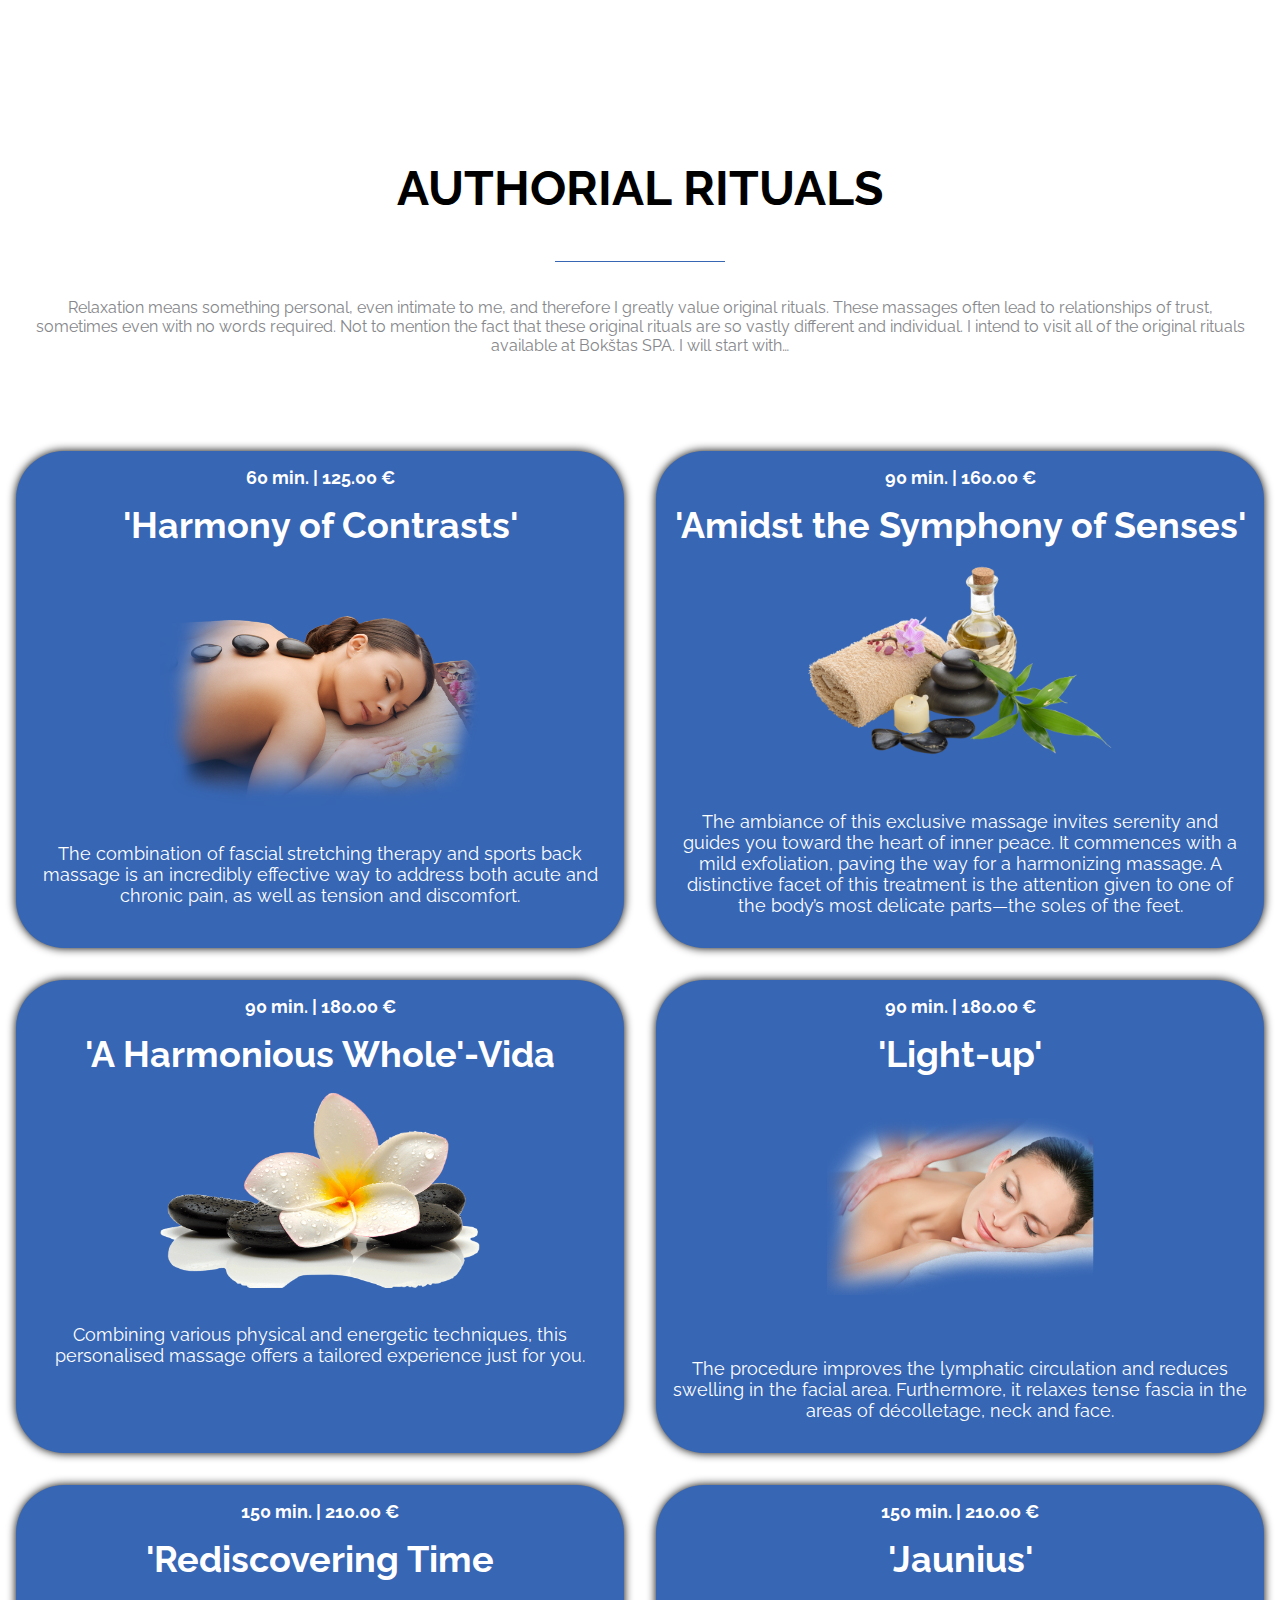
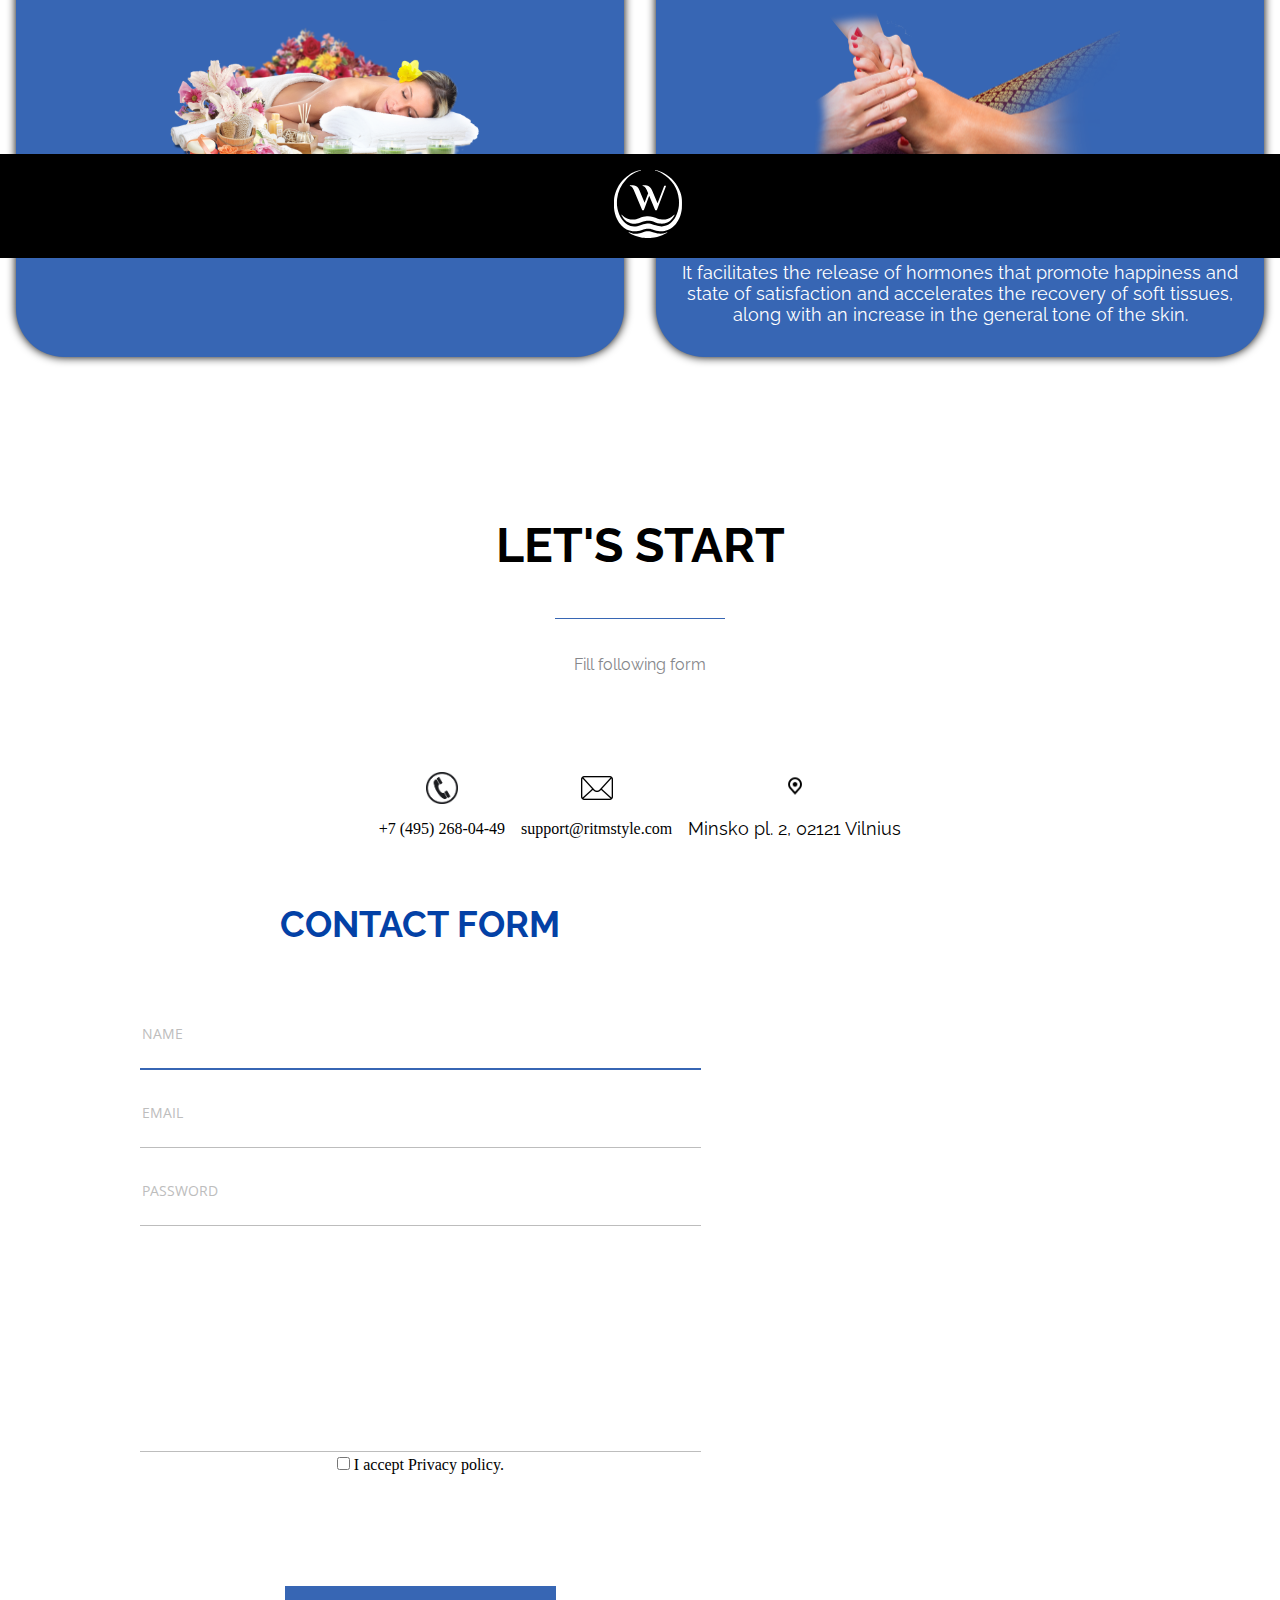
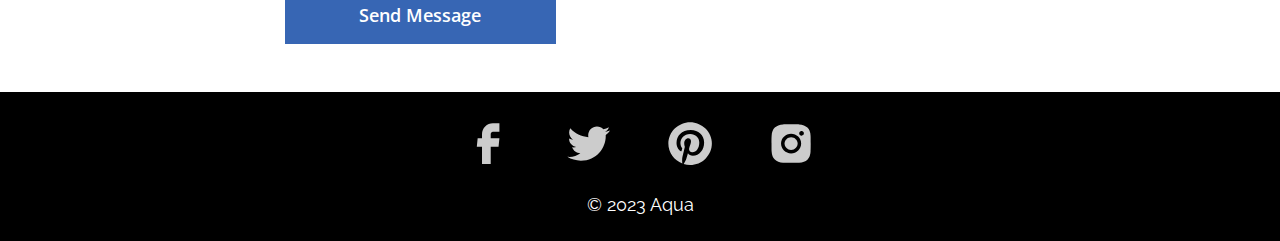
==== src/pages/authorialRituals.html @ 5f0a9c12 "Initial commit" ====
<!DOCTYPE html>
<html lang="en">
<head>
    <meta charset="UTF-8">
    <meta name="viewport" content="width=device-width, initial-scale=1"/>
    <link href="https://fonts.googleapis.com/css2?family=Raleway&display=swap"
          rel="stylesheet"/>
    <link rel="preconnect" href="https://fonts.googleapis.com"/>
    <link rel="preconnect" href="https://fonts.gstatic.com" crossorigin/>
    <link href="https://fonts.googleapis.com/css2?family=Open+Sans:ital,wght@0,700;1,700&family=Raleway&display=swap"
          rel="stylesheet"
    />
    <link rel="preconnect" href="https://fonts.googleapis.com"/>
    <link rel="preconnect" href="https://fonts.gstatic.com" crossorigin/>
    <link href="https://fonts.googleapis.com/css2?family=Open+Sans:wght@700&family=Raleway&family=Roboto:wght@400;700&display=swap"
          rel="stylesheet"
    />
    <link rel="preconnect" href="https://fonts.googleapis.com"/>
    <link rel="preconnect" href="https://fonts.gstatic.com" crossorigin/>
    <link href="https://fonts.googleapis.com/css2?family=Open+Sans:wght@600;700&family=Raleway&family=Roboto:wght@400;700&display=swap"
          rel="stylesheet"/>
    <link rel="stylesheet" href="../styles/reset.css"/>
    <link rel="stylesheet" href="../styles/shared/form.css"/>
    <link rel="stylesheet" href="../styles/shared/button.css"/>
    <link rel="stylesheet" href="../styles/shared/messenger-icons.css"/>
    <link rel="stylesheet" href="../styles/container.css"/>
    <link rel="stylesheet" href="../styles/header.css"/>
    <link rel="stylesheet" href="../styles/social.css"/>
    <link rel="stylesheet" href="../styles/shared/section-header.css"/>
    <link rel="stylesheet" href="../styles/awesome.css"/>
    <link rel="stylesheet" href="../styles/shared/dropdown.css"/>
    <link rel="stylesheet" href="../styles/reviews.css"/>
    <link rel="stylesheet" href="../styles/design.css"/>
    <link rel="stylesheet" href="../styles/contact.css"/>
    <link rel="stylesheet" href="../styles/footer.css"/>
    <link rel="stylesheet" href="../styles/shared/modal.css"/>
    <script defer src="../script/script.js"></script>
    <title>Authorial rituals</title>
</head>
<body>
<div class="wrapper__service">
    <header class="header">
        <a href="../../public/index.html" class="header__logo-link"
        ><img class="header__logo" src="../icons/logo.svg" alt="logo"
        /></a>
    </header>
    <div class="section-header__service">
        <h2 class="section-header__title">Authorial rituals</h2>
        <div class="section-header__line"></div>
        <p class="section-header__description">
            Relaxation means something personal, even intimate to me, and therefore
            I greatly value original rituals. These massages often lead to relationships of trust,
            sometimes even with no words required.
            Not to mention the fact that these original rituals are so vastly different and individual.
            I intend to visit all of the original rituals available at Bokštas SPA. I will start with…
        </p>

        <div class="content-service">
            <article class="content-service__article">
                <p class="content-service__price">
                    60 min. | 125.00 €
                </p>
                <h2 class="content-service__title">
                    'Harmony of Contrasts'
                </h2>
                <img src="../assets/pictures/massage-img1.png" alt="massage-image" class="content-service__img"/>
                <p class="content-service__content">
                    The combination of fascial stretching therapy and sports back massage is an incredibly
                    effective way to address both acute and chronic pain, as well as tension and discomfort.
                </p>
            </article>
            <article class="content-service__article">
                <p class="content-service__price">
                    90 min. | 160.00 €
                </p>
                <h2 class="content-service__title">
                    'Amidst the Symphony of Senses'
                </h2>
                <img src="../assets/pictures/massage-img2.png" alt="massage-image" class="content-service__img"/>
                <p class="content-service__content">
                    The ambiance of this exclusive massage invites serenity and guides you toward the heart of inner
                    peace. It commences with a mild exfoliation, paving the way for a harmonizing massage. A distinctive
                    facet of this treatment is
                    the attention given to one of the body’s most delicate parts—the soles of the feet.
                </p>
            </article>
            <article class="content-service__article">

                <p class="content-service__price">
                    90 min. | 180.00 €
                </p>
                <h2 class="content-service__title">
                    'A Harmonious Whole'-Vida
                </h2>
                <img src="../assets/pictures/massage-img3.png" alt="massage-image" class="content-service__img"/>
                <p class="content-service__content">
                    Combining various physical and energetic techniques, this personalised massage offers a tailored
                    experience just for you.
                </p>
            </article>
            <article class="content-service__article">

                <p class="content-service__price">
                    90 min. | 180.00 €
                </p>
                <h2 class="content-service__title">
                    'Light-up'
                </h2>
                <img src="../assets/pictures/massage-img4.png" alt="massage-image" class="content-service__img"/>
                <p class="content-service__content">
                    The procedure improves the lymphatic circulation and reduces swelling in the facial area.
                    Furthermore, it relaxes tense fascia in the areas of décolletage, neck and face.
                </p>
            </article>

            <article class="content-service__article">
                <p class="content-service__price">
                    150 min. | 210.00 €
                </p>
                <h2 class="content-service__title">
                    'Rediscovering Time
                </h2>
                <img src="../assets/pictures/massage-img5.png" alt="massage-image" class="content-service__img"/>
                <p class="content-service__content">
                    During the hammam ritual, the guest is laid on a warm marble bed, followed by a
                    full-body scrub with black soap foam and salt.
                </p>
            </article>
            <article class="content-service__article">
                <p class="content-service__price">
                    150 min. | 210.00 €</p>
                <h2 class="content-service__title">
                    'Jaunius'
                </h2>
                <img src="../assets/pictures/massage-img6.png" alt="massage-image" class="content-service__img"/>
                <p class="content-service__content">
                    It facilitates the release of hormones that promote happiness and state of satisfaction and
                    accelerates the recovery of soft tissues, along with an increase in the general tone of the skin.
                </p>
            </article>
        </div>
        <section id="contact">
            <div class=" container">
                <div class="section-header">
                    <h2 class="section-header__title">Let's start</h2>
                    <div class="section-header__line"></div>
                    <p class="section-header__description">
                        Fill following form
                    </p>
                </div>
                <div class="contact__inf">
                    <div class="contact__inf-icon-block">
                        <img src="../icons/phone.png" alt="phone" class="contact__inf-icon">
                        <a href="tel:+74952680449">
                            +7 (495) 268-04-49</a>
                    </div>
                    <div class="contact__inf-icon-block">

                        <img src="../icons/mail.png" alt="phone" class="contact__inf-icon">
                        <a href="mailto: support@ritmstyle.com ">
                            support@ritmstyle.com </a>
                    </div>
                    <div class="contact__inf-icon-block">
                        <img src="../icons/location.png" alt="location" class="contact__inf-icon">
                        <p>
                            Minsko pl. 2, 02121 Vilnius </p>
                    </div>
                </div>
                <div class="contact__form-box">
                    <form
                            class="form form-contact"
                            action="../pages/thankPage.html"
                            method="post"
                            name="contact-form"
                            id="contact-form"
                    >
                        <fieldset class="form__section section-contact">
                            <legend class="form__title">
                                <h2 class="user-data-form__name">Contact form</h2>
                            </legend>
                            <label for="contact-name" class="form__label">name</label>
                            <input
                                    id="contact-name"
                                    class="form__input"
                                    type="text"
                                    name="contact-name"
                                    placeholder="name"
                                    autocomplete="username"
                                    autofocus
                                    required
                            />
                            <label for="contact-email" class="form__label">email</label>
                            <input
                                    id="contact-email"
                                    class="form__input"
                                    type="email"
                                    name="contact-email"
                                    placeholder="email"
                                    autocomplete="email"
                                    required
                            />
                            <label for="contact-password" class="form__label"
                            >password</label
                            >
                            <input
                                    id="contact-password"
                                    class="form__input"
                                    type="password"
                                    name="contact-password"
                                    placeholder="password"
                                    autocomplete="current-password"
                                    required
                            />
                            <label for="message" class="form__label">message</label>
                            <textarea
                                    class="form__input input-message"
                                    id="message"
                                    name="message"
                                    rows="8"
                                    cols="50"
                                    placeholder="message"
                            > </textarea>
                            <div class="tacbox">
                                <input id="checkbox" type="checkbox" required/>
                                <label for="checkbox"> I accept <a href="../pages/privacyPolicy.html">Privacy
                                    policy</a>.</label>
                            </div>
                        </fieldset>
                        <button type="submit" class="button" form="contact-form">
                            Send Message
                        </button>
                    </form>
                    <iframe src="https://www.google.com/maps/embed?pb=!1m18!1m12!1m3!1d73901.5521392811!2d25.167819132064658!3d54.63176034873095!2m3!1f0!2f0!3f0!3m2!1i1024!2i768!4f13.1!3m3!1m2!1s0x46dd94533351aebb%3A0xcfe1fa9a03acf435!2z0JvQtdC_0LrQsNC70YzQvdC40YE!5e0!3m2!1sru!2slt!4v1698319740595!5m2!1sru!2slt"
                            allowfullscreen="" loading="lazy" class="map"
                            referrerpolicy="no-referrer-when-downgrade"></iframe>
                </div>
            </div>
        </section>
        <footer class="footer">
            <address class="messenger-icons">
                <a class="messenger-icons__link" href="https://www.facebook.com/"
                ><img
                        class="messenger-icons__img"
                        src="../icons/facebook.svg"
                        alt="facebook"
                /></a>
                <a class="messenger-icons__link" href="https://twitter.com/"
                ><img
                        class="messenger-icons__img"
                        src="../icons/twitter.svg"
                        alt="twitter"
                /></a>
                <a class="messenger-icons__link" href="https://www.pinterest.com/"
                ><img
                        class="messenger-icons__img"
                        src="../icons/pinterest.svg"
                        alt="pinterest"
                /></a>
                <a class="messenger-icons__link" href="https://www.instagram.com/"
                ><img
                        class="messenger-icons__img"
                        src="../icons/instagram.svg"
                        alt="instagram"
                /></a>
            </address>
            <p>© 2023 Aqua</p>
        </footer>

    </div>
</div>

</body>
</html>
---- src/styles/shared/form.css ----
.form {
    background-color: var(--white);
    position: relative;
    z-index: 1;
    border-radius: 10px;
    padding: 2rem 2rem;
}
.form__section{
    border: none;
    padding-bottom: 5rem;
}
.form__title{
    text-transform: uppercase;
    text-align: center;
    padding-bottom: 2.5rem;
    color: var(--dark-grey);
}
.form__title--color{
    color: var(--pink);
}
.form__label{
    display: none;
}
.form__input{
    border:none;
    border-bottom: 1px solid #BDBDBD;
    padding-top: 2rem;
    padding-bottom: 1.5rem;
    width: 100%;
    font-size: var(--unit-s);
}
.form__input::placeholder{
    text-transform: uppercase;
    font-family: var(--font-family-subtitle-btn);
    font-size: var(--unit-xs);
    color: #BDBDBD;
}
.form__input:focus{
    outline: none;
    border-bottom: 2px solid var(--pink);
}
.form__input:active{
    outline: none;
    border-bottom: 3px dashed var(--pink);
}
---- src/styles/shared/button.css ----
.button {
    margin-top: 2rem;
    width: 16.9rem;
    height: 3.6rem;
    background-color: var(--pink);
    text-align: center;
    color: var(--white);
    text-transform: capitalize;
    font-size: var(--unit-s);
    line-height: 1.6;
    font-weight: 600;
    border: 0;
    cursor: pointer;
    transition: 1s;
}
.button:hover{
    background-color: #1a4180;
    transition: 0.5s;
}
.button--white{
    position: relative;
    z-index: 2;
    background-color: transparent;
    border: 2px solid var(--white);
    width: 23rem;
}
.button--white:hover{
    background-color: transparent;
    transition: 0.5s;
    border: 2px solid var(--pink);
    color: var(--pink);
}
.form__button{
    position: absolute;
    bottom:0;
    left:0;
    width: 100%;
    color: var(--white);
    font-family: var(--font-family-subtitle-btn);
    font-size: var(--unit-xs);
    padding: 1.2rem;
    border-radius: 0 0 10px 10px;
    border: none;
}
---- src/styles/shared/messenger-icons.css ----
.messenger-icons{
    display: flex;
    align-items: center;
    flex-direction: row;
    flex-wrap: wrap;
    gap: 3rem;
}
.messenger-icons img{
    transition: 0.5s;
}
.messenger-icons img:hover{
    transition: 0.5s;
    transform: scale(1.2,1.2);
}
.messenger-icons__img--social{
    width: 4.3rem;
}
.messenger-icons__img{
    width: 3.3rem;
}

@media (max-width: 1024px) {
    .messenger-icons {
        flex-wrap: nowrap;
        justify-content: space-evenly;
        width: 100%;
        gap:1rem;
    }
    .messenger-icons__img{
        width: 3.8rem;
    }
    .messenger-icons__img--social{
        width:5.3rem;
    }
}
@media (max-width: 750px) {
    .messenger-icons__img{
        width:2.2rem;
    }
}
---- src/styles/container.css ----
.container {
    max-width: 1170px;
    margin: 0 auto;
    padding: 0 0.9rem;
    text-align: center;
}
---- src/styles/header.css ----
.header {
    position: fixed;
    z-index: 3;
    background-color: var(--black);
    display: flex;
    justify-content: space-around;
    align-items: center;
    width: 100vw;
    padding: 1rem;
}

.header__burger {
    display: none;
}

.header-nav {
    width: 80%;
}

.dropdown {
    float: left;
    overflow: hidden;

}
.dropbtn{
    background-color: transparent;
    color: var(--white);
}

.dropdown .dropbtn {
    border: none;
    padding: 1em 1em;
    font-size: 0.95em;
    font-family: inherit;
    font-weight: bold;
    margin: 0;
    text-transform: capitalize;
}

.navbar a:hover, .dropdown:hover .dropbtn {
    color: var(--pink);
    cursor: pointer;

}

.dropdown-content {
    display: none;
    position: absolute;
    background-color: var(--black);
    min-width: 160px;
    box-shadow: 0px 8px 16px 0px rgba(0, 0, 0, 0.2);
    z-index: 1;
}

.dropdown-content a {
    float: none;
    color: var(--white);
    padding: 12px 16px;
    text-decoration: none;
    display: block;
    text-align: left;
}

.dropdown-content a:hover {
   color: var(--pink)
}

.dropdown:hover .dropdown-content {
    display: block;
}

.header-nav__option {
    background-color: var(--dark-grey-pricing)
}

.header__logo {
    min-width: 84px;
    padding-left: 1rem;
}

.header-nav__menu {
    display: flex;
    flex-direction: row;
    justify-content: space-around;
}

.header-nav__menu li a {
    line-height: 1;
    position: relative;
}

.header-nav__menu li a:after {
    content: "";
    background-color: var(--pink);
    height: 2px;
    top: 2.5rem;
    width: 0;
    left: 50%;
    position: absolute;
    transition: width .3s ease-in-out;
    transform: translateX(-50%);
}

.header-nav__menu li a:hover:after,
.header-nav__menu li a:focus:after {
    width: 100%;
}

.header-nav__section {
    color: var(--white);
    text-transform: capitalize;
}


#header__menu {
    display: none
}

@media (max-width: 550px) {
    .header-nav {
        position: fixed;
        display: flex;
        flex-direction: column;
        visibility: hidden;
        z-index: 5;
        top: 75px;
        left: -100%;
        width: 150px;
        height: 35%;
        margin: 0;
        text-align: center;
        background-color: rgba(0, 0, 0, 0.9);
        color: white;
        padding: 12px 24px;
        font-size: 20px;
        font-weight: 600;
        text-decoration: none;
    }

    .header-nav__menu {
        flex-direction: column;
    }

    .header-nav:hover {
        background-color: rgba(0, 0, 0, 0.9);
    }

    #header__menu {
        position: absolute;
        display: inline;
        margin-left: 80%;
        background-color: rgba(0, 0, 0, 0.9);
        opacity: 0;
    }

    #header__menu:focus ~ .header__menu {
        background-color: rgba(0, 0, 0, 0.9);
        outline: 7px solid grey;
        outline-width: 10px;
    }

    #header__menu:checked ~ .header__menu {
        outline: 7px solid transparent;
    }

    #header__menu:checked ~ .header__menu > span {
        transform: rotate(45deg);

    }

    #header__menu:checked ~ .header__menu > span::before {
        top: 0;
        transform: rotate(0);
    }

    #header__menu:checked ~ .header__menu > span::after {
        top: 0;
        transform: rotate(90deg);
    }

    #header__menu:checked ~ .header-nav {
        visibility: visible;
        left: 0;

    }

    .header {
        display: flex;
        justify-content: space-between;
        padding-right: 2rem;
        padding-left: 2rem;
    }

    .menu__line {
        background: white;
        height: 3px;
        width: 32px;
        display: block;
        position: relative;
        transition: all ease 0.1s;
    }

    .menu__line:after {
        background: white;
        height: 3px;
        width: 32px;
        display: block;
        position: absolute;
        content: '';
        left: 0;
        top: 9px;
        transition: all ease 0.2s;
    }

    .menu__line:before {
        background: white;
        height: 3px;
        width: 32px;
        display: block;
        position: absolute;
        content: '';
        left: 0;
        top: -9px;
        transition: all ease 0.2s;
    }
}

@media (min-width: 560px) and (max-width: 1024px) {
    .header {
        padding-right: 2rem;
    }
    .dropdown .dropbtn {
        font-size: 0.95em;
        padding: 1em 1em;
    }
}
---- src/styles/social.css ----
.social{
    padding: 1rem 0.9rem 1.1rem;
    background-color: #F8EFEF;
    display: flex;
    justify-content:center;
    align-content: center;
    gap: 2rem;
}
.social__content-title{
    padding-bottom: 2rem;
}
.social__content p {
    color: var(--middle-grey);
 }

@media (max-width: 750px) {
    .social {
        flex-direction: column;
        text-align: center;
    }
}
---- src/styles/shared/section-header.css ----
.section-header{
    padding: 5rem 0;
    position: relative;
    z-index: 2;
}
.section-header__title {
    text-transform: uppercase;
    font-size: 3rem;
    padding-bottom: 2rem;
}
.section-header__line {
    background-color: var(--pink);
    display: inline-block;
    height: 1px;
    width: 170px;
}
.section-header__description {
    font-size: 1rem;
    color: var(--middle-grey);
    padding: 2rem 2rem 1rem 2rem;
}
.video__cloud{
    width: 290px;
}
.banner__form-name{
    display: none;
}
.section-header__title--white, .section-header__description--white{
    color: white;
}
.section-header__line--white{
    background-color:white;
}
@media (min-width: 750px) {
    .section-header {
        text-align: center;
        padding-left:1rem;
        padding-right:1rem;
    }
    .video__cloud{
        width: 500px;
    }
}
---- src/styles/awesome.css ----
#awesome{
    padding-bottom: 3.2rem;
    scroll-margin-top: 0.9rem;
}
.awesome__content-box {
    font-size: 0;
}
.awesome__card {
    display: inline-block;
    width: 33.3%;
    text-align: center;
    padding: 0.9rem 1.25rem;
    line-height: 1.5;
}
.awesome__card-title {
    margin-bottom: 1.5rem;
}
.awesome__card-description {
    line-height: 1.3;
    margin-bottom: 1.25rem;
}

@media (max-width: 1024px) {
    #awesome{
        scroll-margin-top: 5rem;
    }
}

@media (max-width: 750px) {
    .awesome__content-box{
        display: flex;
        flex-direction: column;
    }
    .awesome__card {
        width: 100%;
    }
}
---- src/styles/shared/dropdown.css ----
.wrapper-service{
    padding: 1rem 5rem;
    align-items: center;
    text-align: center;
}

.content-service{
    display: grid;
    grid-template-columns: repeat(1, auto);
    padding: 5rem 1rem;
    grid-gap: 2rem;
}
.content-service__article{
    background-color: var(--pink);
    padding: 1rem 1rem 2rem;
    color: var(--white);
    border-radius: 3rem;
    box-shadow: 0px 0px 10px black;
    transition: all ease 1s;
}
.section-header__service{
    padding-top: 10rem;
}

.wrapper__service{
    text-align: center;
}
.content-service__img{
    width: 20rem;
}
.content-service__article:hover{
    cursor: pointer;
    box-shadow: 0px 0px 10px red;
    color: red;
    transition: all ease 1s;

}
.content-service__price{
    padding-bottom: 1rem;
    font-weight: bold;
}
.content-service__title{
    padding-bottom: 1rem;
}
.content-service__content{
    padding-top: 2rem;
    padding-bottom: 0;
}


@media (min-width: 560px) and (max-width: 1024px) {

    .content-service {
       display: grid;
        grid-template-columns: repeat(2,auto);
    }
}

@media (min-width: 1024px){

    .content-service{
        display: grid;
        grid-template-columns: repeat(2, auto);
        padding: 5rem 1rem;
        grid-gap: 2rem;
    }
}
---- src/styles/reviews.css ----
#reviews{
    padding-bottom: 6.5rem;
    scroll-margin-top: 1.25rem;
}
.reviews__content{
    display: flex;
    justify-content: space-between;
    gap:1.9rem;
    position: relative;
}
.reviews__card{
    display: flex;
    flex-direction: column;
    gap: 2.5rem;
}
.reviews__card-text{
    font-weight: 400;
    background-color: var(--grey-for-message);
    display: flex;
    border-radius: 10px;
    height: auto;
    font-size: 1.1rem;
    text-align: center;
    color: #86878B;
    padding: 2.4rem 1.6rem;
    position: relative;
}
.reviews__card-text::after{
    content:'';
    position: absolute;
    width: 0;
    height: 0;
    border-left: 25px solid transparent;
    border-right: 25px solid transparent;
    border-top: 25px solid var(--grey-for-message);
    left: 20%;
    top:99%;
}
.reviews__slider-inner{
    display: flex;
    justify-content: space-around;
    gap: 2rem;
}
.client__profile{
    display: flex;
    gap:1.6rem;
}
.client__profile-info{
    display: flex;
    flex-direction: column;
    gap: 0.9rem;
}
.client__profile-name{
    font-weight: 700;
    line-height: 2rem;
}
.client__profile-position{
    font-weight: 400;
}
.client__avatar{
    width: 70px;
    height: 70px;
    border-radius: 50%;
}
.slider__nav {display: none;
}

@media (max-width: 1024px) {
    #reviews{
        scroll-margin-top: 5rem;
    }
}

@media (max-width: 750px) {
    .reviews__slider {
        position: relative;
        overflow: hidden;
        display: flex;
        flex-flow: row nowrap;
        align-items: flex-end;
        justify-content: center;
        width: 100%;
        height: 30rem;
        padding-bottom: 2rem;
    }
    .slider__nav {
        display: inline;
        width: 1rem;
        height: 1rem;
        margin: 0 1rem;
        border-radius: 50%;
        z-index: 4;
        outline: 6px solid #ccc;
        outline-offset: -6px;
        box-shadow: 0 0 0 0 #333, 0 0 0 0 rgba(51, 51, 51, 0);
        cursor: pointer;
        appearance: none;
        backface-visibility: hidden;
    }
    .slider__nav:checked {
        animation: check 0.4s linear forwards;
    }
    .slider__nav:checked:nth-of-type(1) ~ .reviews__slider-inner {
        left: -1%;
    }
    .slider__nav:checked:nth-of-type(2) ~ .reviews__slider-inner {
        left: -100%;
    }
    .slider__nav:checked:nth-of-type(3) ~ .reviews__slider-inner {
        left: -200%;
    }
    .reviews__slider-inner {
        position: absolute;
        top: 0;
        left: 0;
        padding: 0.5rem;
        width: 300%;
        height: auto;
        transition: left 0.4s;
        display: flex;
        flex-flow: row nowrap;
    }
    .reviews__content{
        width: 100%;
    }
    .reviews__card {
        height:auto;
        padding: 1rem;
        text-align: center;
        display: flex;
        flex: 1;
        flex-flow: column nowrap;
        align-items: center;
        justify-content: center;
    }
    @-webkit-keyframes check {
        50% {
            outline-color: #333;
            box-shadow: 0 0 0 12px #333, 0 0 0 36px rgba(51, 51, 51, 0.2);
        }
        100% {
            outline-color: #333;
            box-shadow: 0 0 0 0 #333, 0 0 0 0 rgba(51, 51, 51, 0);
        }
    }
    @keyframes check {
        50% {
            outline-color: #333;
            box-shadow: 0 0 0 12px #333, 0 0 0 36px rgba(51, 51, 51, 0.2);
        }
        100% {
            outline-color: #333;
            box-shadow: 0 0 0 0 #333, 0 0 0 0 rgba(51, 51, 51, 0);
        }
    }
    .container{
        height: auto;
    }
}
---- src/styles/design.css ----
.design{
    background-image: url(../assets/pictures/background-designs.jpg);
    min-height: 442px;
    position: relative;
    background-color: black;
    background-size: cover;
}
.design::after{
    content: '';
    position: absolute;
    top:0;
    left:0;
    right: 0;
    bottom: 0;
    background: rgba(0,0,0,0.5);
}
---- src/styles/contact.css ----
#contact {
    scroll-margin-top: 1.25rem;
    padding-bottom: 3rem;

}

.contact__form-box {
    padding-top: 1rem;
    width: 90vw;
    display: flex;
    flex-direction: column;
}

.map {
    width: 95%;
    height: auto;
    border: 0;
    margin-top: 1rem;
}

.contact__inputs, .contact__message {
    width: 100vw;
}

.form-contact {
    padding: 0;
}

.input-message {
    padding-bottom: 2.1rem;
    resize: none;
}

.contact__inf {
    display: flex;
    flex-direction: column;
    gap: 1rem;
    padding-bottom: 3rem;
}

.contact__inf-icon-block {
    display: flex;
    flex-direction: column;
    justify-content: center;
    align-items: center;
    gap: 1rem;
}

.contact__inf-icon {
    width: 2rem;
    height: auto;
}

@media (min-width: 1024px) {
    #contact {
        scroll-margin-top: 5rem;
        display: flex;
    }

    .contact__inf {
        display: flex;
        flex-direction: row;
        justify-content: center;
        align-items: center;
    }
    .contact__form-box {
        padding-top: 1rem;
        width: 70vw;
        display: flex;
        flex-direction: row;
    }

}

@media (min-width: 750px) {
    .section-contact {
        flex-direction: column;
        justify-content: center;
    }

    .contact__inputs, .contact__message {
        width: 100%;
    }
    .contact__form-box {
        padding-top: 1rem;
        width: 80vw;
        display: flex;
        flex-direction: row;
    }

}
---- src/styles/footer.css ----
.footer {
    background-color: var(--black);
    display: flex;
    flex-direction: column;
    flex-shrink: 0;
    align-items: center;
    padding-top: 1.6rem;
    padding-bottom: 1.6rem;
    gap: 1.25rem;
    color: var(--white);
}

.footer__content-rights {
    color: rgba(255, 255, 255, 0.5);
}
---- src/styles/shared/modal.css ----
dialog {
        margin: auto;
        position: absolute;
        top: 50%;
        width: 50%;
        height: fit-content;
        left: 0;
        bottom: 0;
        right: 0;
        background: lightblue;
        border: none;
        border-radius: 1rem;
    }
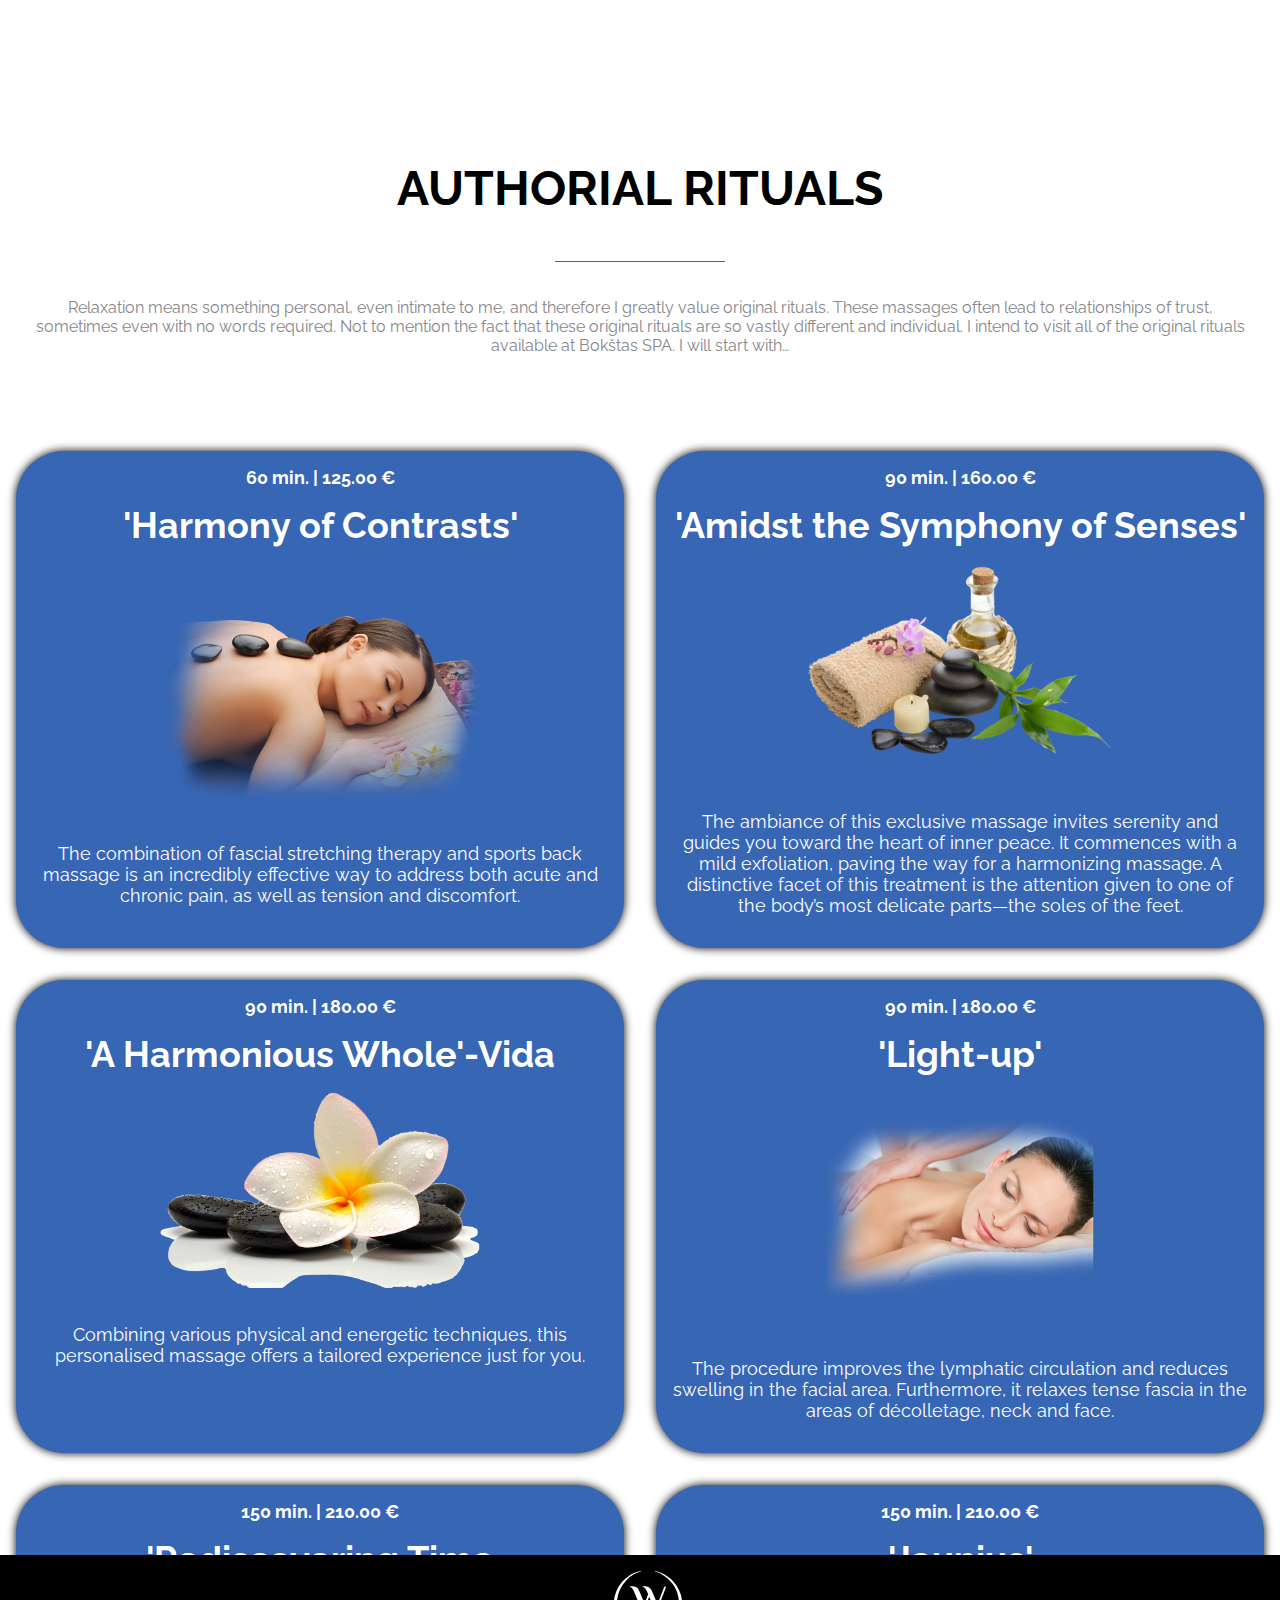
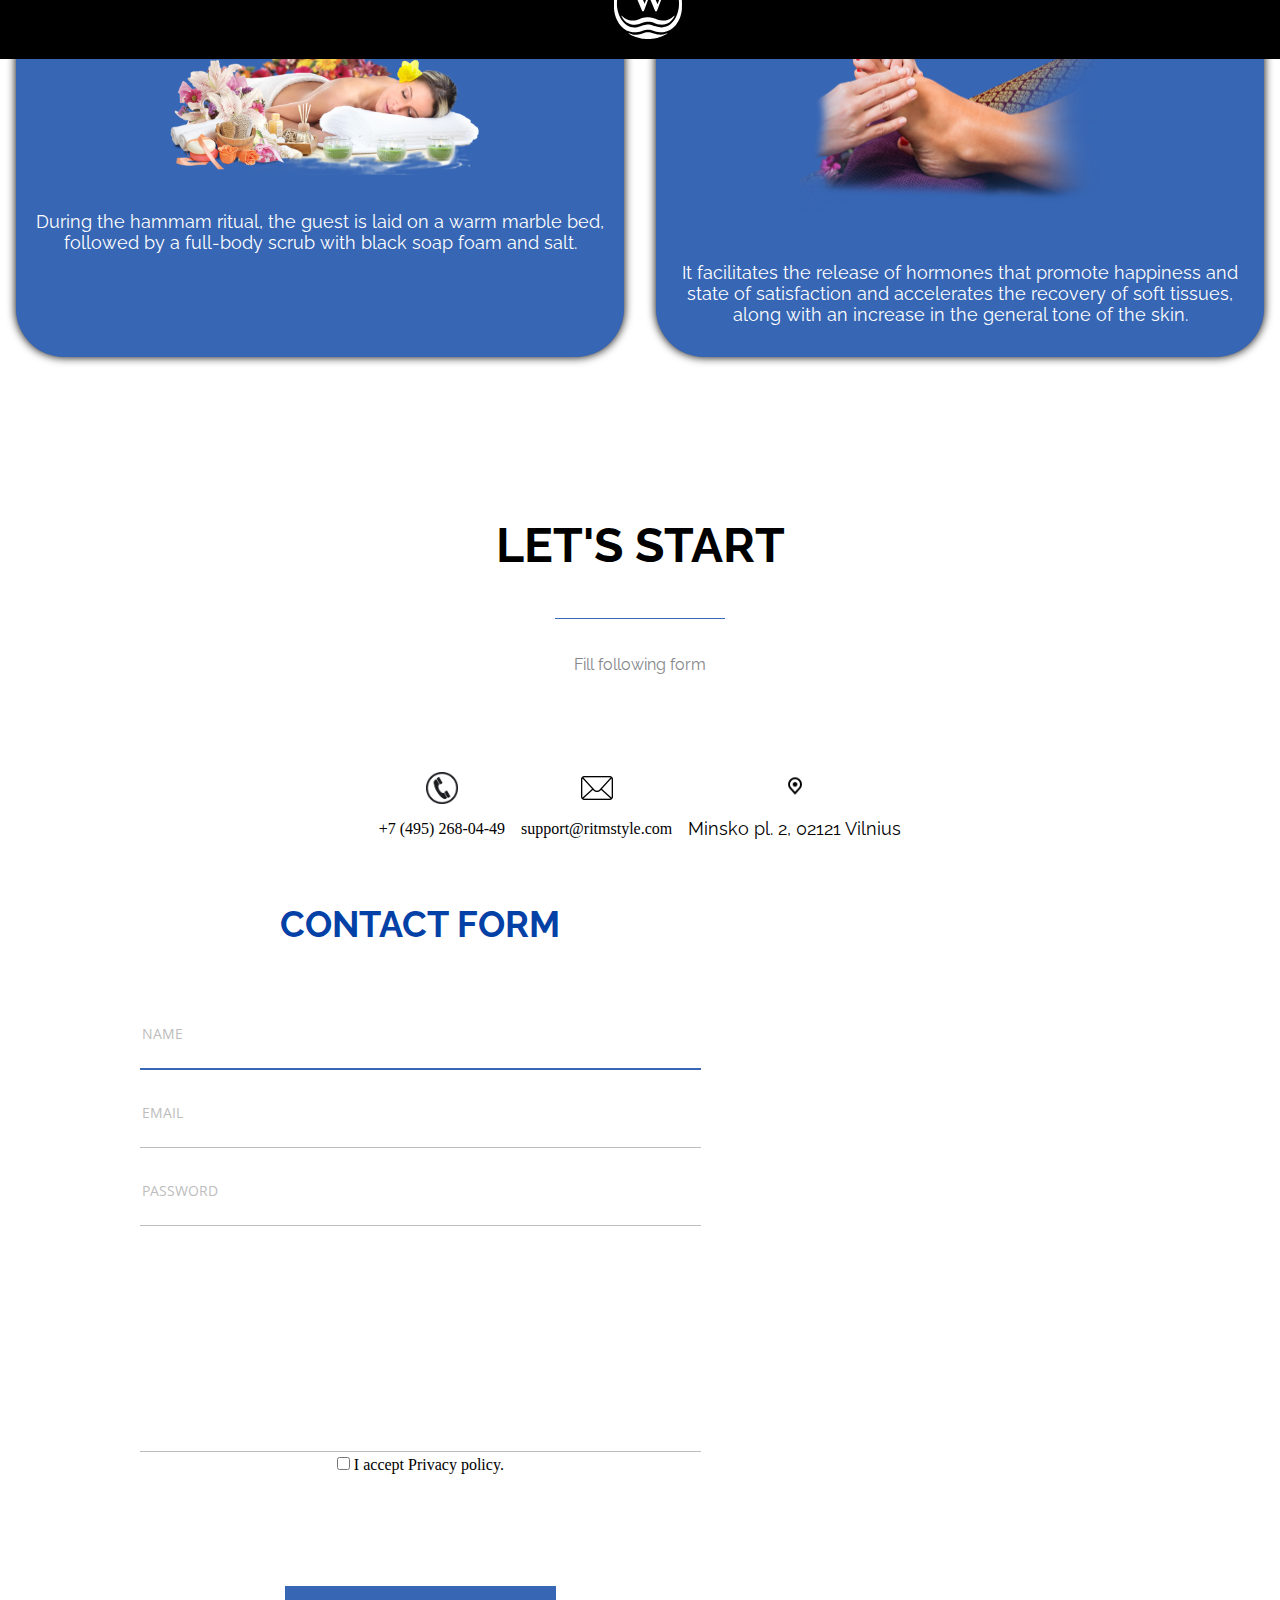
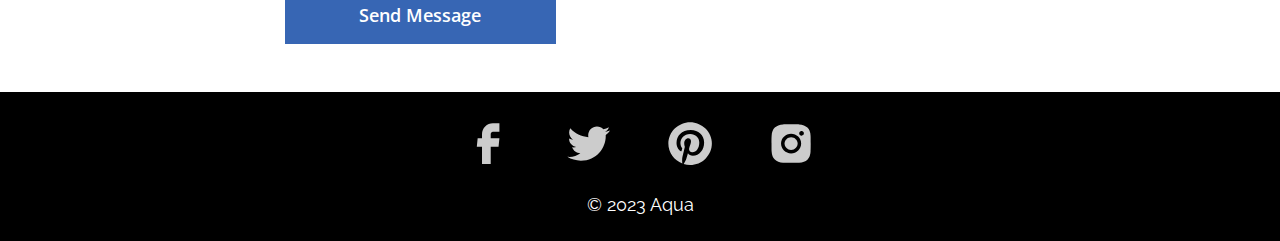
==== commit 41bc9c03: "feat: change sitemap" ====
--- a/src/pages/authorialRituals.html
+++ b/src/pages/authorialRituals.html
@@ -40,7 +40,7 @@
 <body>
 <div class="wrapper__service">
     <header class="header">
-        <a href="../../public/index.html" class="header__logo-link"
+        <a href="../../index.html" class="header__logo-link"
         ><img class="header__logo" src="../icons/logo.svg" alt="logo"
         /></a>
     </header>
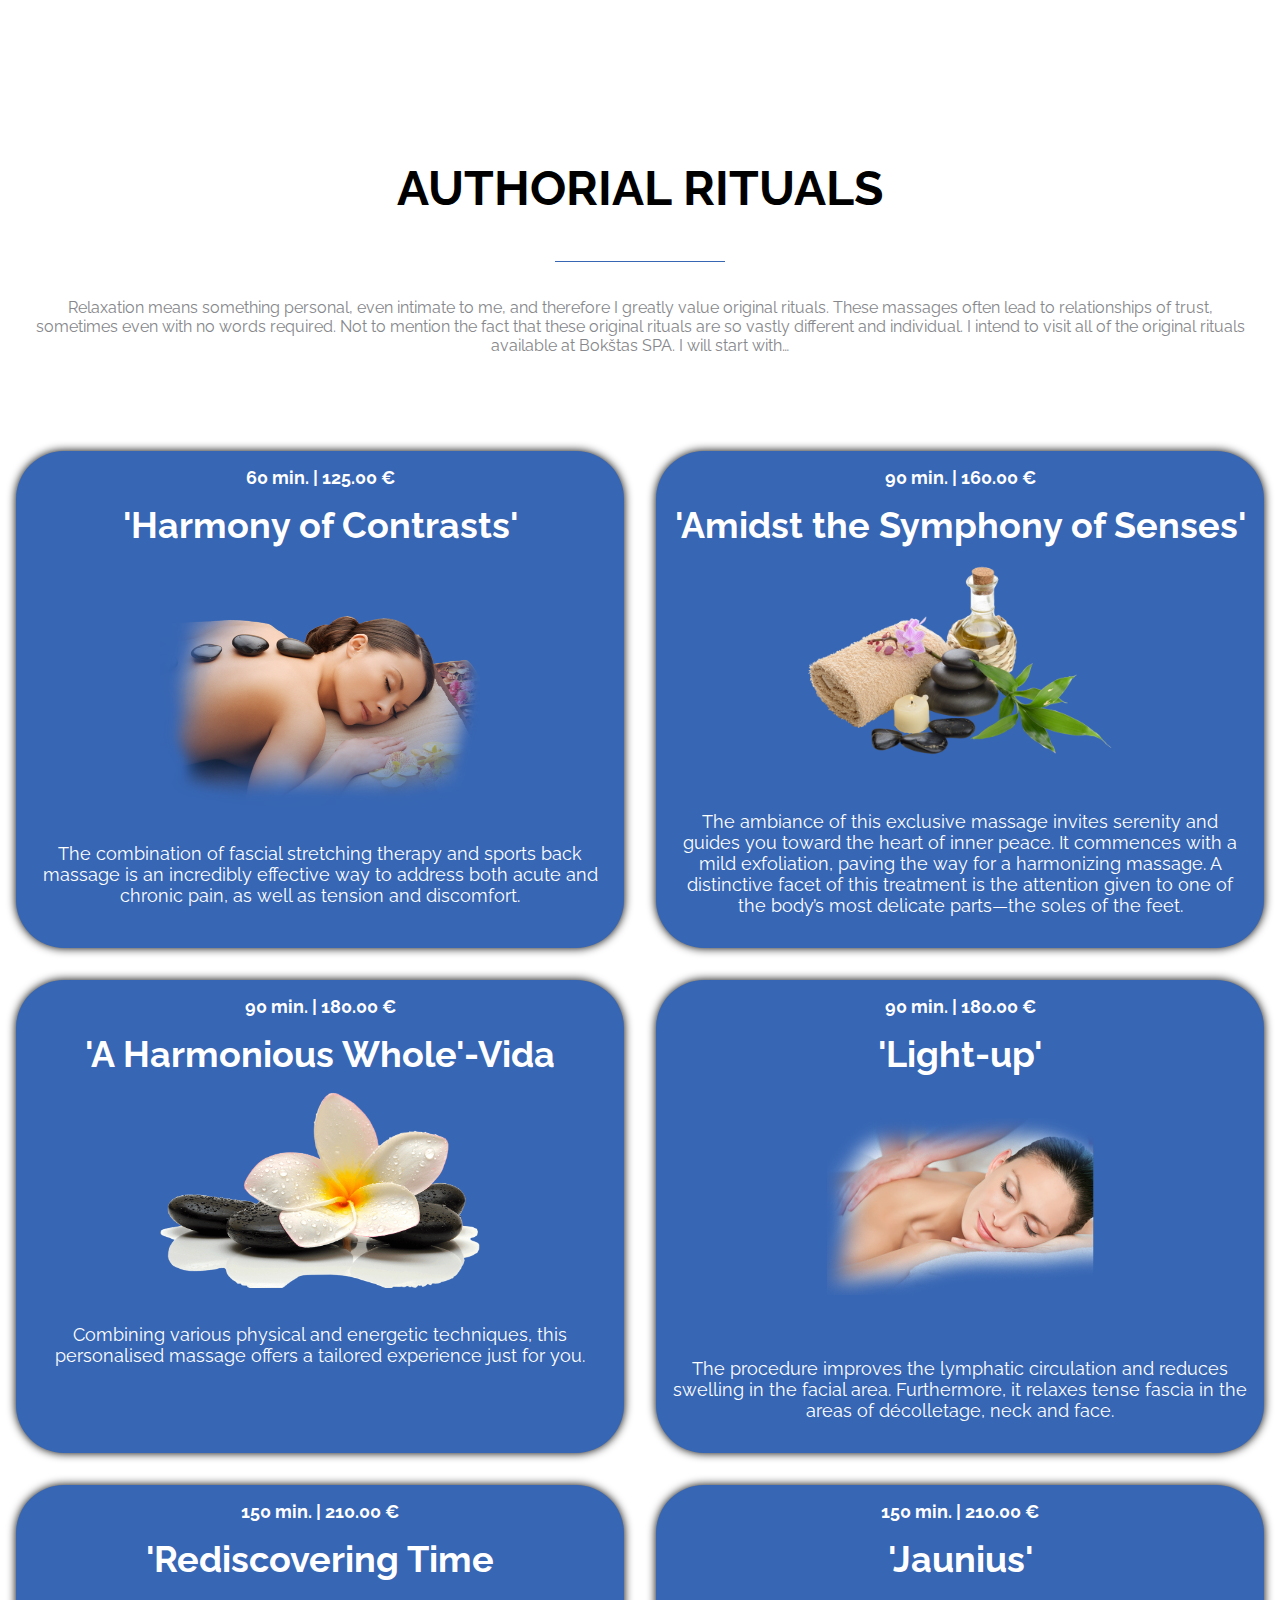
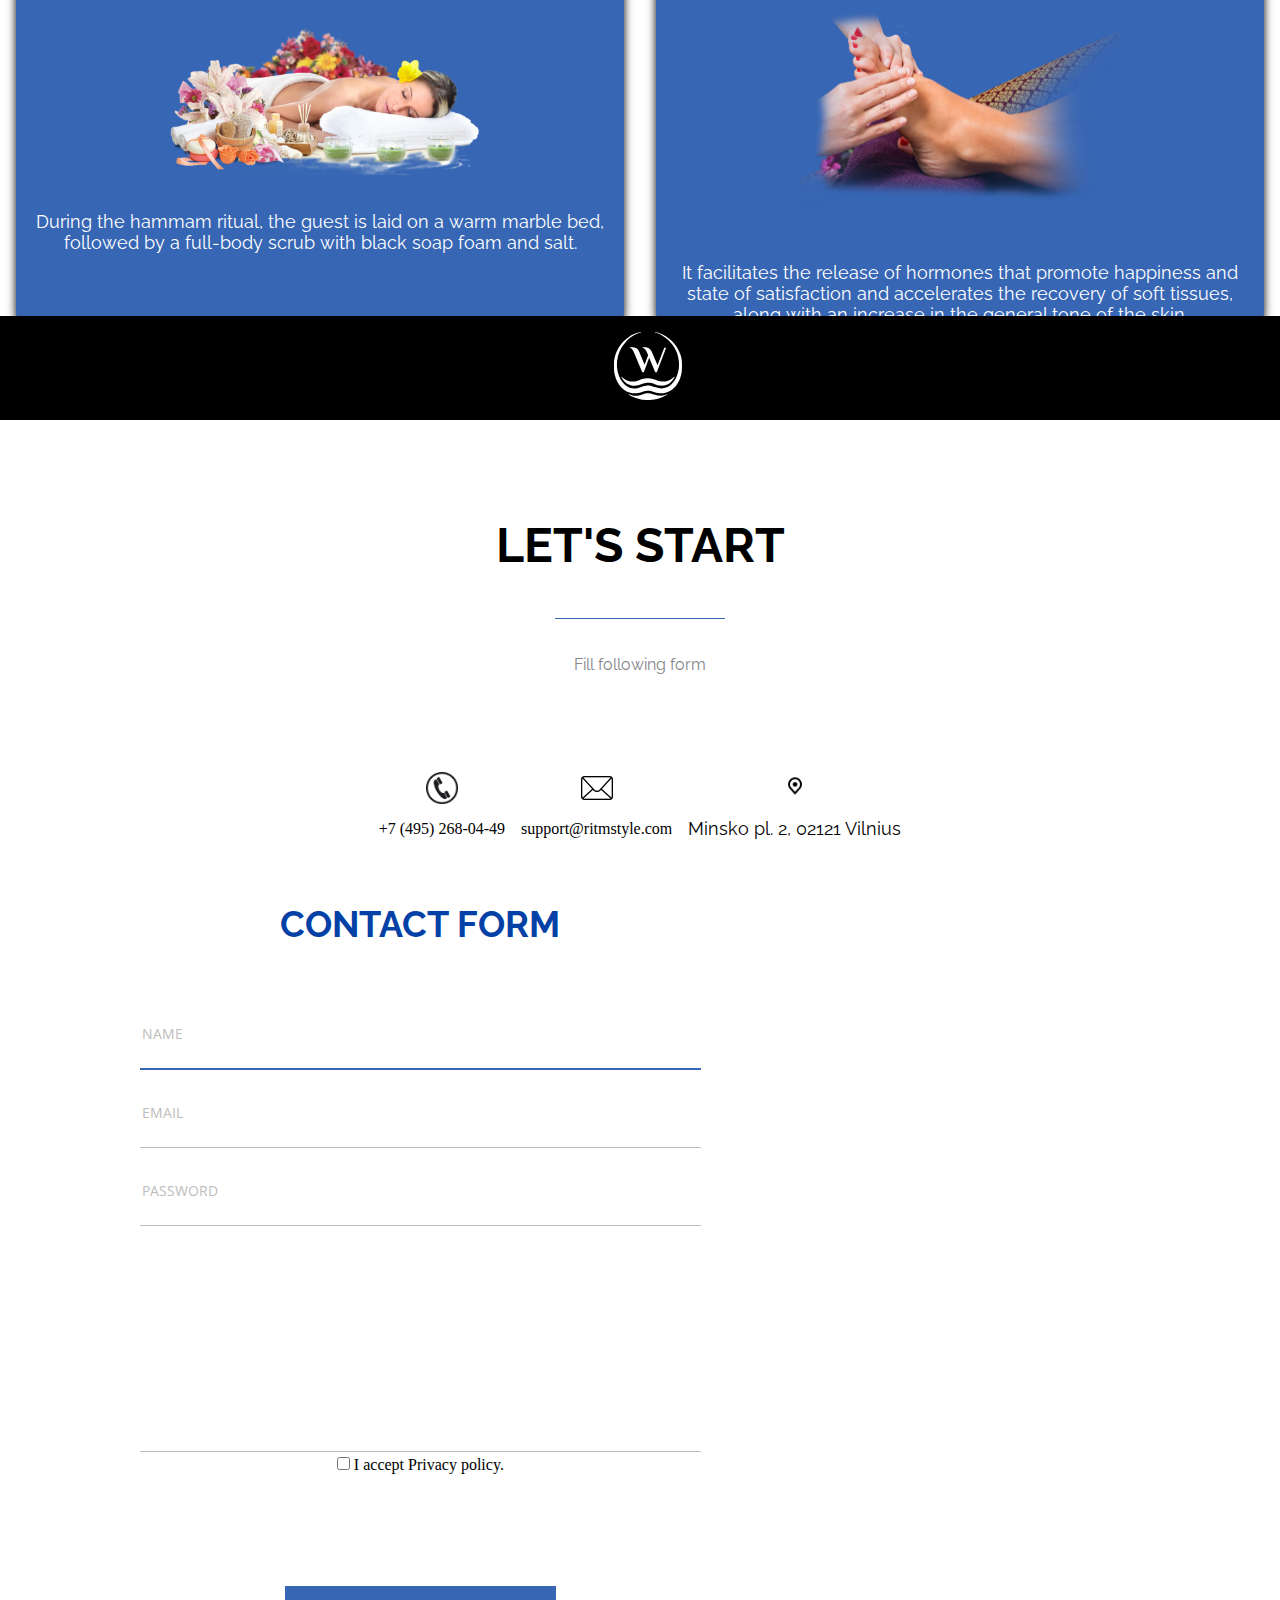
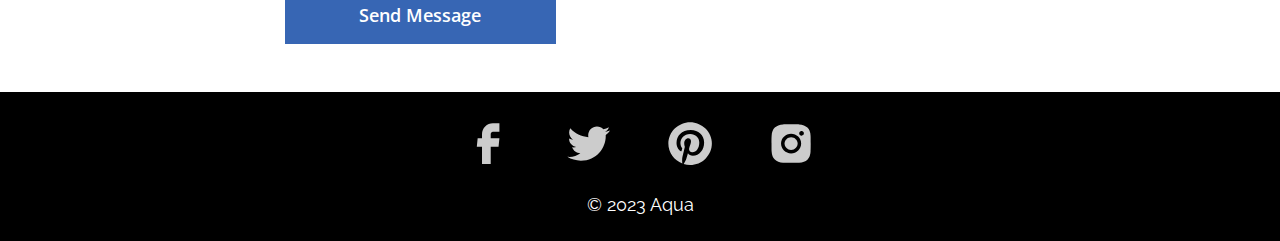
==== commit 3e960fbd: "fix: forms" ====
--- a/src/pages/authorialRituals.html
+++ b/src/pages/authorialRituals.html
@@ -170,7 +170,6 @@
                     <form
                             class="form form-contact"
                             action="../pages/thankPage.html"
-                            method="post"
                             name="contact-form"
                             id="contact-form"
                     >
